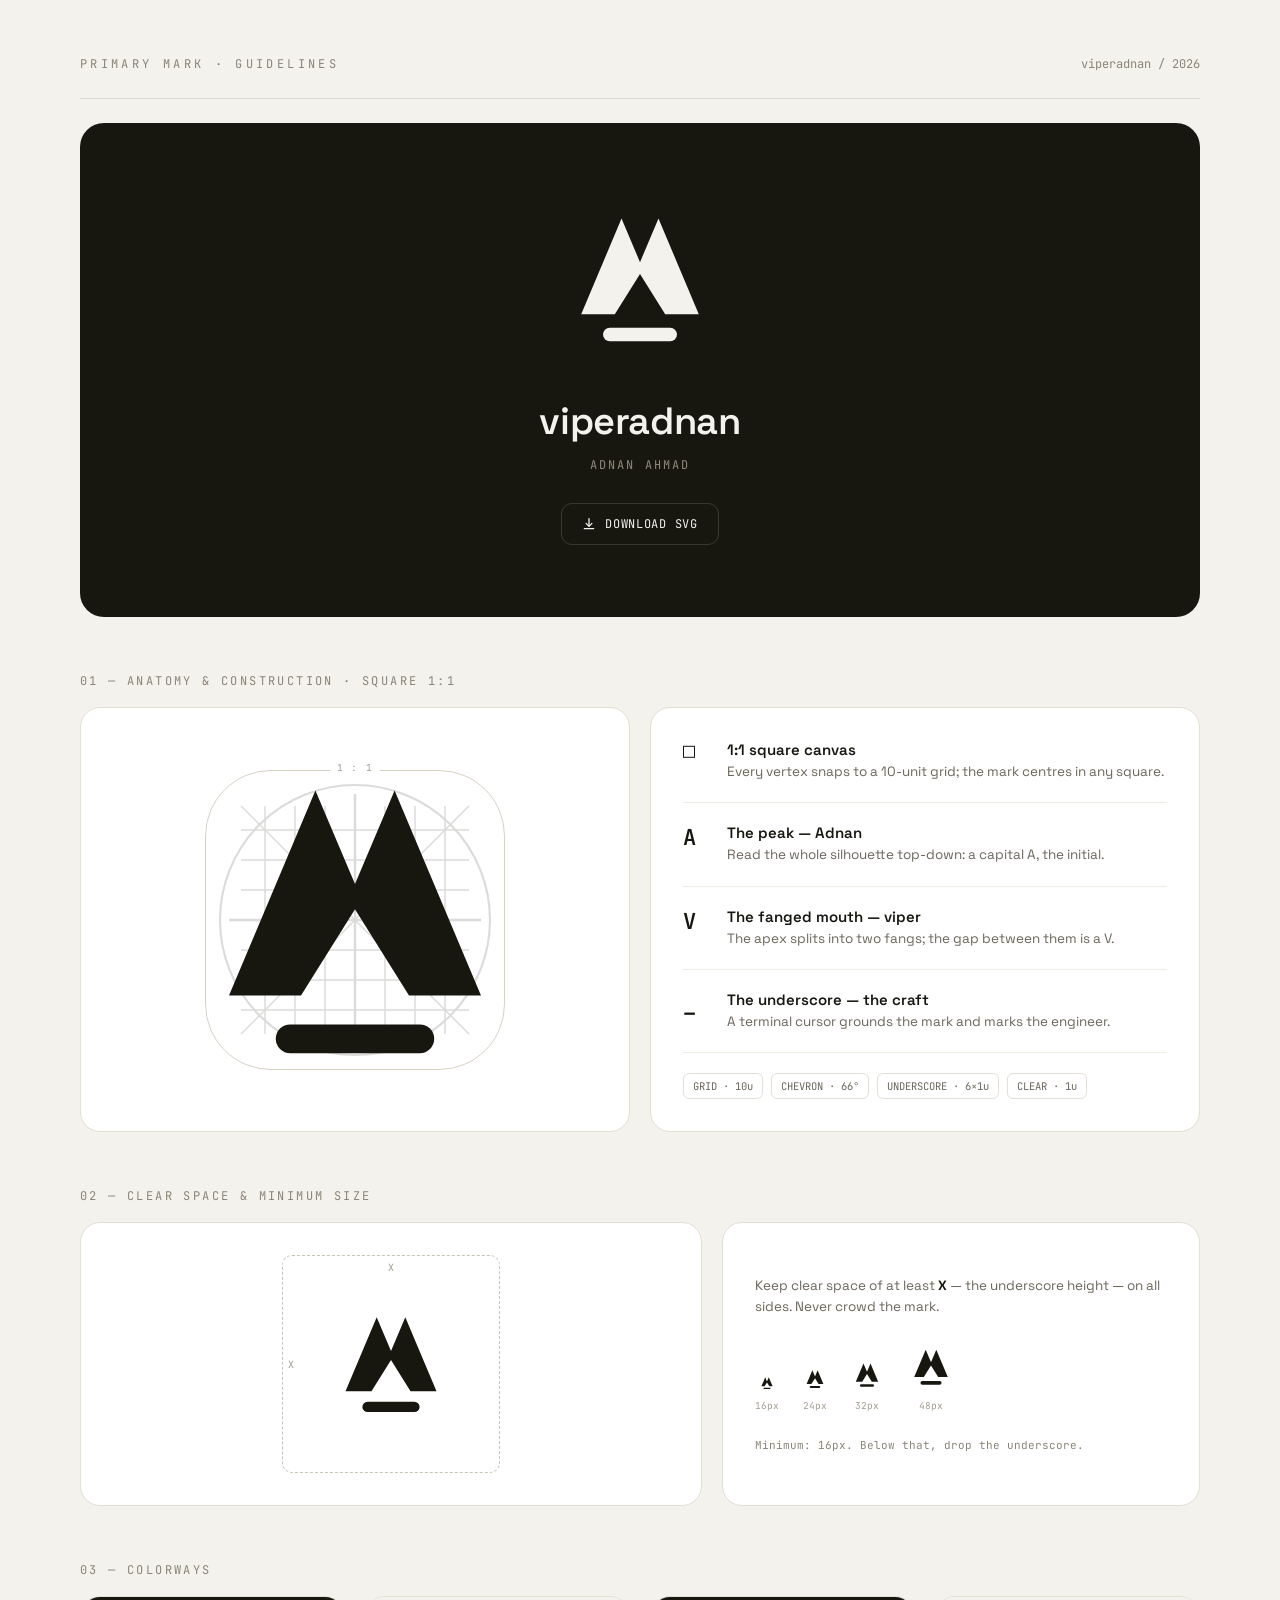
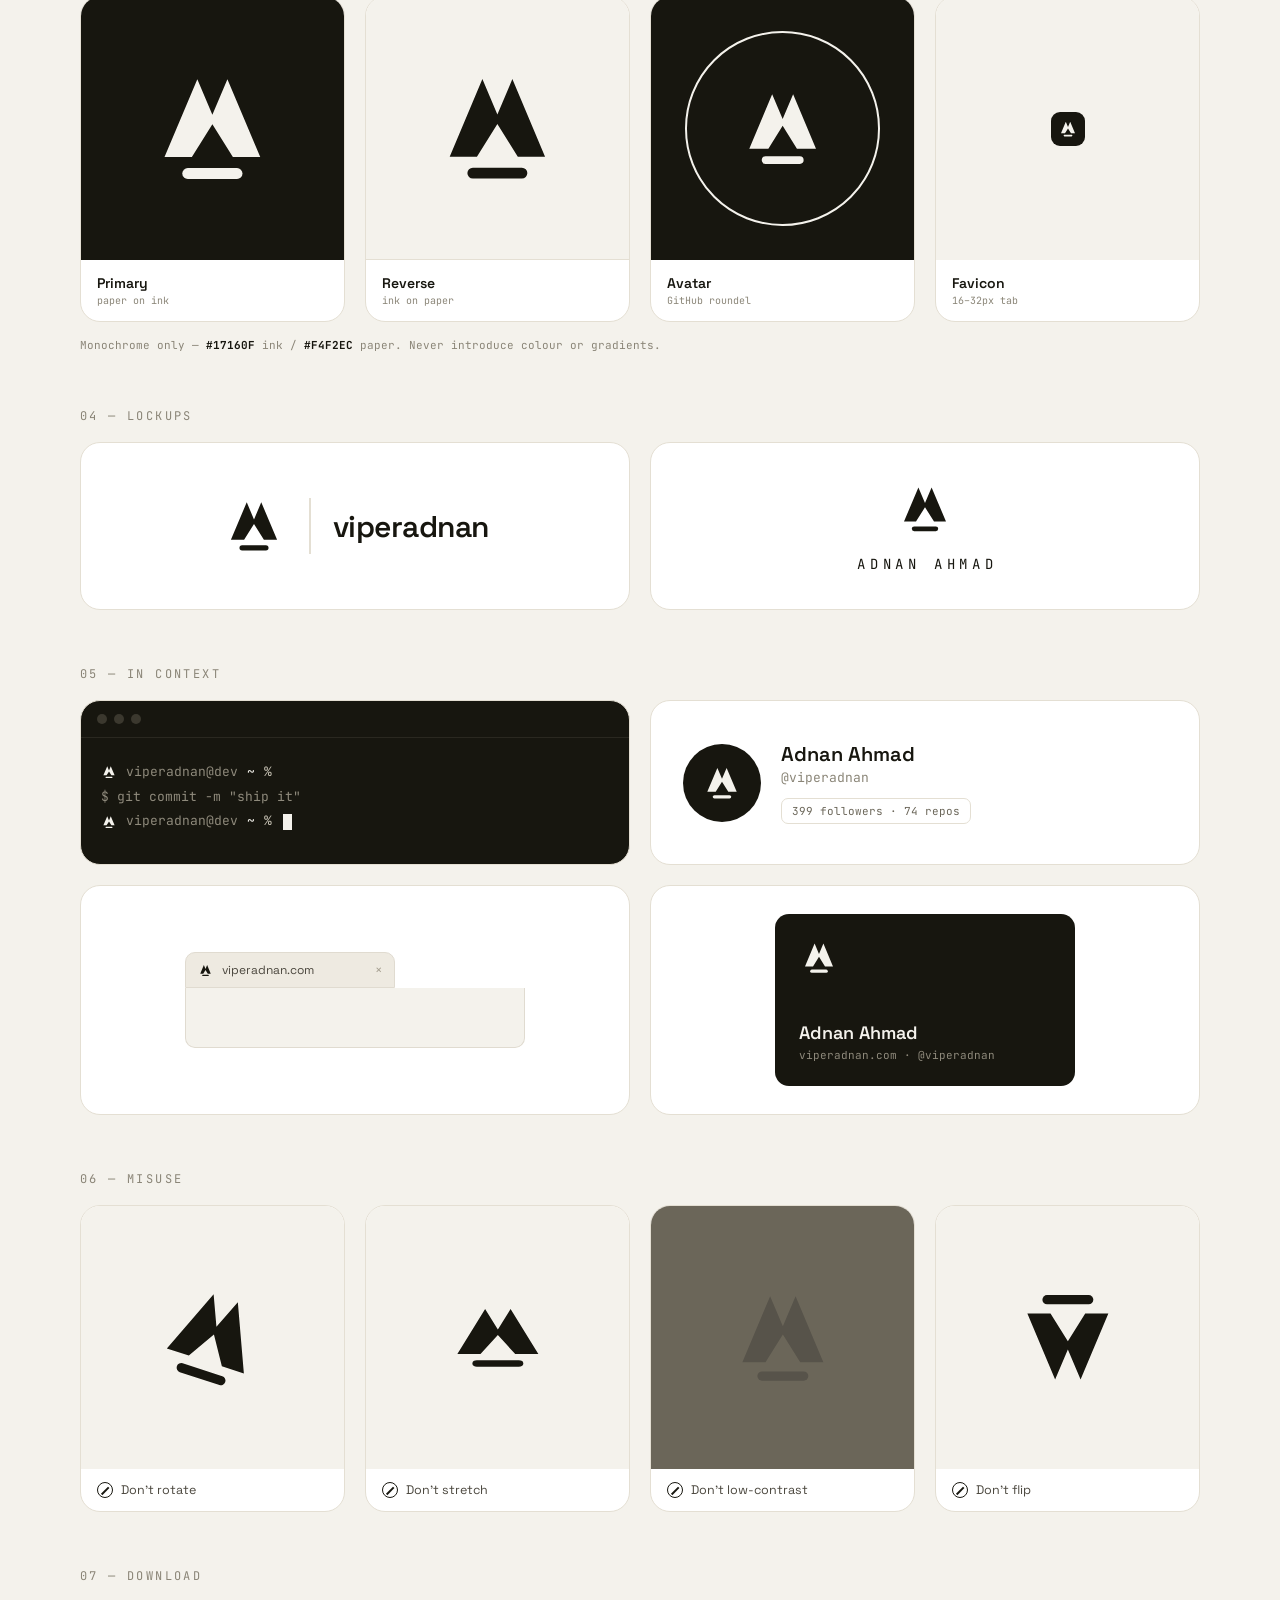
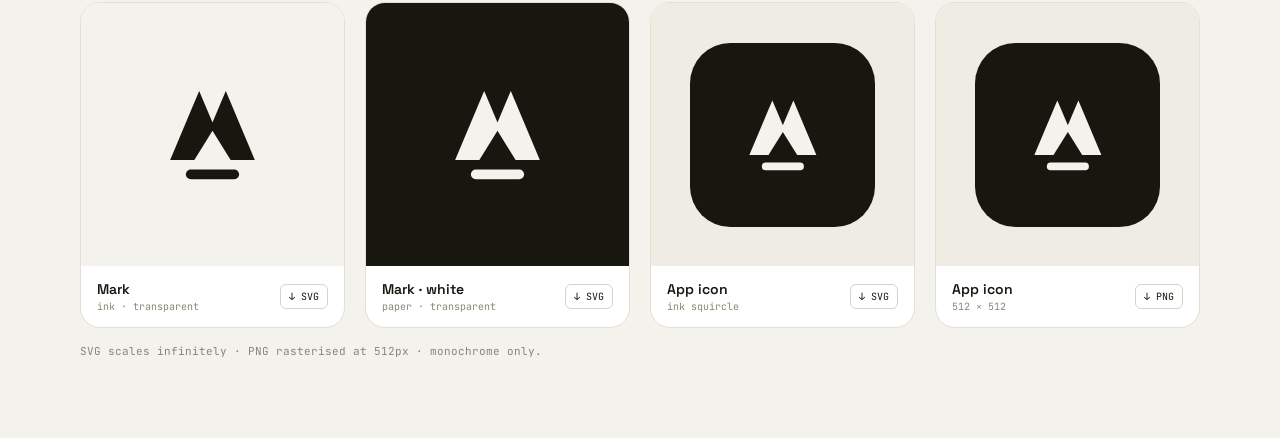
==== brand/index.html @ aa62d9ce "feat: add brand guidelines page" ====
<!DOCTYPE html>
<html lang="en">
<head>
<meta charset="utf-8">
<meta name="viewport" content="width=device-width, initial-scale=1">
<title>viperadnan · Primary Mark Guidelines</title>
<meta name="description" content="Brand guidelines for the viperadnan primary mark — anatomy, clear space, colorways, lockups, and downloadable assets. Monochrome ink on paper.">
<meta property="og:title" content="viperadnan · Primary Mark Guidelines">
<meta property="og:description" content="Anatomy, clear space, colorways, lockups, and downloadable assets for the viperadnan mark.">
<meta property="og:type" content="website">
<meta name="theme-color" content="#17160f">
<link rel="icon" href="data:image/svg+xml,<svg xmlns='http://www.w3.org/2000/svg' viewBox='0 0 100 100'><path d='M39 14 L50 40 L61 14 L85 71 L65 71 L50 47 L35 71 L15 71 Z' fill='%2317160F'/><rect x='28' y='79' width='44' height='8' rx='4' fill='%2317160F'/></svg>">
<link rel="preconnect" href="https://fonts.googleapis.com">
<link rel="preconnect" href="https://fonts.gstatic.com" crossorigin>
<link href="https://fonts.googleapis.com/css2?family=Space+Grotesk:wght@400;500;600;700&family=JetBrains+Mono:wght@400;500;600;700&display=swap" rel="stylesheet">
<style>
  * { box-sizing: border-box; }
  html { -webkit-text-size-adjust: 100%; }
  body { margin: 0; }
  .page { min-height:100vh; background:#f4f2ec; color:#17160f; font-family:'Space Grotesk',sans-serif; -webkit-font-smoothing:antialiased; padding:56px clamp(20px,5vw,56px) 80px; }
  .wrap { max-width:1120px; margin:0 auto; }
  .grid { display:grid; gap:20px; }
  .grid > * { min-width:0; }
  .cols-2 { grid-template-columns:1fr 1fr; }
  .cols-clear { grid-template-columns:1.3fr 1fr; }
  .cols-4 { grid-template-columns:repeat(4,1fr); }
  .anatomy-box { position:relative; width:300px; height:300px; }
  .anatomy-box svg { width:100%; height:100%; }
  .dl, .hero-dl { transition:border-color .15s, background .15s, color .15s; }
  .dl > div:last-child { flex-wrap:wrap; row-gap:6px; }
  .dl:hover { border-color:#17160f; }
  .hero-dl:hover { background:#f4f2ec; color:#17160f; border-color:#f4f2ec; }
  .dl:focus-visible, .hero-dl:focus-visible { outline:2px solid #17160f; outline-offset:2px; }
  @media (max-width:900px) {
    .cols-4 { grid-template-columns:repeat(2,1fr); }
    .cols-2, .cols-clear { grid-template-columns:1fr; }
  }
  @media (max-width:560px) {
    .page { padding:32px 18px 56px; }
    .hero { padding:48px 28px !important; }
    .anatomy-box { width:min(260px,74vw); height:min(260px,74vw); }
    .eyebrow-row { flex-direction:column; align-items:flex-start !important; gap:6px; }
  }
  @media (prefers-reduced-motion:reduce) {
    * { transition:none !important; }
  }
</style>
</head>
<body>

<svg width="0" height="0" style="position:absolute" aria-hidden="true">
  <defs>
    <!-- Primary mark: fanged A/V chevron on a terminal underscore, centred on a 1:1 square -->
    <symbol id="pm" viewBox="0 0 100 100"><path d="M39 14 L50 40 L61 14 L85 71 L65 71 L50 47 L35 71 L15 71 Z" fill="currentColor"/><rect x="28" y="79" width="44" height="8" rx="4" fill="currentColor"/></symbol>
  </defs>
</svg>

<main class="page">
  <div class="wrap">

    <!-- title row -->
    <div class="eyebrow-row" style="display:flex; justify-content:space-between; align-items:baseline; gap:16px; flex-wrap:wrap; padding-bottom:26px; border-bottom:1px solid #ddd8cc;">
      <div style="font-family:'JetBrains Mono',monospace; font-size:12px; letter-spacing:.28em; color:#8a8577; text-transform:uppercase;">Primary Mark · Guidelines</div>
      <div style="font-family:'JetBrains Mono',monospace; font-size:12px; color:#8a8577;">viperadnan / 2026</div>
    </div>

    <!-- HERO -->
    <div class="hero" style="margin-top:24px; background:#17160f; border-radius:24px; padding:72px 56px; color:#f4f2ec; display:flex; flex-direction:column; align-items:center;">
      <svg viewBox="0 0 100 100" width="168" height="168" style="max-width:60%;" aria-label="viperadnan mark"><use href="#pm"/></svg>
      <div style="font-size:clamp(28px,6vw,38px); font-weight:600; letter-spacing:-.01em; margin-top:34px;">viperadnan</div>
      <div style="font-family:'JetBrains Mono',monospace; font-size:12px; letter-spacing:.18em; color:#8f8a7c; margin-top:12px; text-transform:uppercase;">Adnan Ahmad</div>
      <button class="hero-dl" data-dl="mark" aria-label="Download mark SVG" style="margin-top:30px; display:inline-flex; align-items:center; gap:9px; background:transparent; color:#f4f2ec; border:1px solid #3a382e; border-radius:11px; padding:12px 20px; font-family:'JetBrains Mono',monospace; font-size:12px; letter-spacing:.06em; cursor:pointer;">
        <svg width="14" height="14" viewBox="0 0 24 24" fill="none" stroke="currentColor" stroke-width="2.2" stroke-linecap="round" stroke-linejoin="round" aria-hidden="true"><path d="M12 3v12"></path><path d="M7 11l5 5 5-5"></path><path d="M4 20h16"></path></svg>
        DOWNLOAD SVG
      </button>
    </div>

    <!-- ANATOMY -->
    <div style="margin-top:56px;">
      <div style="font-family:'JetBrains Mono',monospace; font-size:12px; letter-spacing:.2em; color:#8a8577; text-transform:uppercase; margin-bottom:18px;">01 — Anatomy &amp; construction · square 1:1</div>
      <div class="grid cols-2" style="align-items:stretch;">
        <div style="border:1px solid #e4dfd3; border-radius:20px; background:#fff; padding:32px; display:flex; align-items:center; justify-content:center;">
          <div class="anatomy-box">
            <div style="position:absolute; inset:0; border:1.5px solid #d8d2c4; border-radius:66px;"></div>
            <div style="position:absolute; top:-9px; left:50%; transform:translateX(-50%); background:#fff; padding:0 6px; font-family:'JetBrains Mono',monospace; font-size:9.5px; letter-spacing:.14em; color:#a39d8e;">1 : 1</div>
            <svg viewBox="0 0 100 100" style="position:absolute; inset:0; color:#17160f; opacity:.15;" aria-hidden="true">
              <line x1="20" y1="12" x2="20" y2="88" stroke="currentColor" stroke-width=".5"/><line x1="30" y1="12" x2="30" y2="88" stroke="currentColor" stroke-width=".5"/><line x1="40" y1="12" x2="40" y2="88" stroke="currentColor" stroke-width=".5"/><line x1="60" y1="12" x2="60" y2="88" stroke="currentColor" stroke-width=".5"/><line x1="70" y1="12" x2="70" y2="88" stroke="currentColor" stroke-width=".5"/><line x1="80" y1="12" x2="80" y2="88" stroke="currentColor" stroke-width=".5"/>
              <line x1="12" y1="20" x2="88" y2="20" stroke="currentColor" stroke-width=".5"/><line x1="12" y1="30" x2="88" y2="30" stroke="currentColor" stroke-width=".5"/><line x1="12" y1="40" x2="88" y2="40" stroke="currentColor" stroke-width=".5"/><line x1="12" y1="60" x2="88" y2="60" stroke="currentColor" stroke-width=".5"/><line x1="12" y1="70" x2="88" y2="70" stroke="currentColor" stroke-width=".5"/><line x1="12" y1="80" x2="88" y2="80" stroke="currentColor" stroke-width=".5"/>
              <circle cx="50" cy="50" r="45" fill="none" stroke="currentColor" stroke-width=".7"/>
              <line x1="50" y1="8" x2="50" y2="92" stroke="currentColor" stroke-width=".8"/><line x1="8" y1="50" x2="92" y2="50" stroke="currentColor" stroke-width=".8"/>
              <line x1="12" y1="12" x2="88" y2="88" stroke="currentColor" stroke-width=".5"/><line x1="88" y1="12" x2="12" y2="88" stroke="currentColor" stroke-width=".5"/>
            </svg>
            <svg viewBox="0 0 100 100" style="position:absolute; inset:0; color:#17160f; z-index:1;" aria-hidden="true"><g transform="translate(50 50) scale(1.2) translate(-50 -50)"><use href="#pm"/></g></svg>
          </div>
        </div>
        <div style="border:1px solid #e4dfd3; border-radius:20px; background:#fff; padding:32px; display:flex; flex-direction:column; justify-content:center; gap:20px;">
          <div style="display:flex; gap:16px; align-items:flex-start;">
            <div style="font-family:'JetBrains Mono',monospace; font-size:20px; font-weight:600; width:28px; flex-shrink:0; line-height:1.2;">□</div>
            <div><div style="font-size:15px; font-weight:600;">1:1 square canvas</div><div style="font-size:13.5px; color:#6b6659; line-height:1.5; margin-top:3px;">Every vertex snaps to a 10-unit grid; the mark centres in any square.</div></div>
          </div>
          <div style="height:1px; background:#efece3;"></div>
          <div style="display:flex; gap:16px; align-items:flex-start;">
            <div style="font-family:'JetBrains Mono',monospace; font-size:22px; font-weight:600; width:28px; flex-shrink:0;">A</div>
            <div><div style="font-size:15px; font-weight:600;">The peak — Adnan</div><div style="font-size:13.5px; color:#6b6659; line-height:1.5; margin-top:3px;">Read the whole silhouette top-down: a capital A, the initial.</div></div>
          </div>
          <div style="height:1px; background:#efece3;"></div>
          <div style="display:flex; gap:16px; align-items:flex-start;">
            <div style="font-family:'JetBrains Mono',monospace; font-size:22px; font-weight:600; width:28px; flex-shrink:0;">V</div>
            <div><div style="font-size:15px; font-weight:600;">The fanged mouth — viper</div><div style="font-size:13.5px; color:#6b6659; line-height:1.5; margin-top:3px;">The apex splits into two fangs; the gap between them is a V.</div></div>
          </div>
          <div style="height:1px; background:#efece3;"></div>
          <div style="display:flex; gap:16px; align-items:flex-start;">
            <div style="font-family:'JetBrains Mono',monospace; font-size:22px; font-weight:600; width:28px; flex-shrink:0;">_</div>
            <div><div style="font-size:15px; font-weight:600;">The underscore — the craft</div><div style="font-size:13.5px; color:#6b6659; line-height:1.5; margin-top:3px;">A terminal cursor grounds the mark and marks the engineer.</div></div>
          </div>
          <div style="height:1px; background:#efece3;"></div>
          <div style="display:flex; flex-wrap:wrap; gap:8px;">
            <span style="font-family:'JetBrains Mono',monospace; font-size:10.5px; color:#6b6659; border:1px solid #e4dfd3; border-radius:6px; padding:5px 9px;">GRID · 10u</span>
            <span style="font-family:'JetBrains Mono',monospace; font-size:10.5px; color:#6b6659; border:1px solid #e4dfd3; border-radius:6px; padding:5px 9px;">CHEVRON · 66°</span>
            <span style="font-family:'JetBrains Mono',monospace; font-size:10.5px; color:#6b6659; border:1px solid #e4dfd3; border-radius:6px; padding:5px 9px;">UNDERSCORE · 6×1u</span>
            <span style="font-family:'JetBrains Mono',monospace; font-size:10.5px; color:#6b6659; border:1px solid #e4dfd3; border-radius:6px; padding:5px 9px;">CLEAR · 1u</span>
          </div>
        </div>
      </div>
    </div>

    <!-- CLEAR SPACE + MIN SIZE -->
    <div style="margin-top:56px;">
      <div style="font-family:'JetBrains Mono',monospace; font-size:12px; letter-spacing:.2em; color:#8a8577; text-transform:uppercase; margin-bottom:18px;">02 — Clear space &amp; minimum size</div>
      <div class="grid cols-clear">
        <div style="border:1px solid #e4dfd3; border-radius:20px; background:#fff; padding:32px; display:flex; align-items:center; justify-content:center;">
          <div style="position:relative; padding:44px;">
            <div style="position:absolute; inset:0; border:1px dashed #c9c3b4; border-radius:10px;"></div>
            <div style="position:absolute; top:6px; left:50%; transform:translateX(-50%); font-family:'JetBrains Mono',monospace; font-size:10px; color:#a39d8e;">X</div>
            <div style="position:absolute; left:6px; top:50%; transform:translateY(-50%); font-family:'JetBrains Mono',monospace; font-size:10px; color:#a39d8e;">X</div>
            <div style="width:130px; height:130px; color:#17160f; display:flex; align-items:center; justify-content:center;"><svg viewBox="0 0 100 100" width="130" height="130" aria-hidden="true"><use href="#pm"/></svg></div>
          </div>
        </div>
        <div style="border:1px solid #e4dfd3; border-radius:20px; background:#fff; padding:32px; display:flex; flex-direction:column; justify-content:center; gap:26px;">
          <div style="font-size:13.5px; color:#6b6659; line-height:1.55;">Keep clear space of at least <b style="color:#17160f;">X</b> — the underscore height — on all sides. Never crowd the mark.</div>
          <div style="display:flex; align-items:flex-end; gap:24px; flex-wrap:wrap;">
            <div style="text-align:center;"><div style="width:16px; height:16px; color:#17160f; margin:0 auto;"><svg viewBox="0 0 100 100" width="16" height="16" aria-hidden="true"><use href="#pm"/></svg></div><div style="font-family:'JetBrains Mono',monospace; font-size:9.5px; color:#a39d8e; margin-top:8px;">16px</div></div>
            <div style="text-align:center;"><div style="width:24px; height:24px; color:#17160f; margin:0 auto;"><svg viewBox="0 0 100 100" width="24" height="24" aria-hidden="true"><use href="#pm"/></svg></div><div style="font-family:'JetBrains Mono',monospace; font-size:9.5px; color:#a39d8e; margin-top:8px;">24px</div></div>
            <div style="text-align:center;"><div style="width:32px; height:32px; color:#17160f; margin:0 auto;"><svg viewBox="0 0 100 100" width="32" height="32" aria-hidden="true"><use href="#pm"/></svg></div><div style="font-family:'JetBrains Mono',monospace; font-size:9.5px; color:#a39d8e; margin-top:8px;">32px</div></div>
            <div style="text-align:center;"><div style="width:48px; height:48px; color:#17160f; margin:0 auto;"><svg viewBox="0 0 100 100" width="48" height="48" aria-hidden="true"><use href="#pm"/></svg></div><div style="font-family:'JetBrains Mono',monospace; font-size:9.5px; color:#a39d8e; margin-top:8px;">48px</div></div>
          </div>
          <div style="font-family:'JetBrains Mono',monospace; font-size:11px; color:#8a8577;">Minimum: 16px. Below that, drop the underscore.</div>
        </div>
      </div>
    </div>

    <!-- COLORWAYS -->
    <div style="margin-top:56px;">
      <div style="font-family:'JetBrains Mono',monospace; font-size:12px; letter-spacing:.2em; color:#8a8577; text-transform:uppercase; margin-bottom:18px;">03 — Colorways</div>
      <div class="grid cols-4">
        <div style="border:1px solid #e4dfd3; border-radius:20px; overflow:hidden; background:#fff;">
          <div style="aspect-ratio:1; background:#17160f; color:#f4f2ec; display:flex; align-items:center; justify-content:center;"><svg viewBox="0 0 100 100" width="52%" height="52%" aria-hidden="true"><use href="#pm"/></svg></div>
          <div style="padding:14px 16px;"><div style="font-size:14px; font-weight:600;">Primary</div><div style="font-family:'JetBrains Mono',monospace; font-size:10px; color:#8a8577; margin-top:2px;">paper on ink</div></div>
        </div>
        <div style="border:1px solid #e4dfd3; border-radius:20px; overflow:hidden; background:#fff;">
          <div style="aspect-ratio:1; background:#f4f2ec; color:#17160f; display:flex; align-items:center; justify-content:center; border-bottom:1px solid #e4dfd3;"><svg viewBox="0 0 100 100" width="52%" height="52%" aria-hidden="true"><use href="#pm"/></svg></div>
          <div style="padding:14px 16px;"><div style="font-size:14px; font-weight:600;">Reverse</div><div style="font-family:'JetBrains Mono',monospace; font-size:10px; color:#8a8577; margin-top:2px;">ink on paper</div></div>
        </div>
        <div style="border:1px solid #e4dfd3; border-radius:20px; overflow:hidden; background:#fff;">
          <div style="aspect-ratio:1; background:#17160f; color:#f4f2ec; display:flex; align-items:center; justify-content:center;"><div style="width:74%; height:74%; border-radius:50%; border:2px solid currentColor; display:flex; align-items:center; justify-content:center;"><svg viewBox="0 0 100 100" width="50%" height="50%" aria-hidden="true"><use href="#pm"/></svg></div></div>
          <div style="padding:14px 16px;"><div style="font-size:14px; font-weight:600;">Avatar</div><div style="font-family:'JetBrains Mono',monospace; font-size:10px; color:#8a8577; margin-top:2px;">GitHub roundel</div></div>
        </div>
        <div style="border:1px solid #e4dfd3; border-radius:20px; overflow:hidden; background:#fff;">
          <div style="aspect-ratio:1; background:#f4f2ec; display:flex; align-items:center; justify-content:center;"><div style="width:34px; height:34px; border-radius:9px; background:#17160f; color:#f4f2ec; display:flex; align-items:center; justify-content:center;"><svg viewBox="0 0 100 100" width="20" height="20" aria-hidden="true"><use href="#pm"/></svg></div></div>
          <div style="padding:14px 16px;"><div style="font-size:14px; font-weight:600;">Favicon</div><div style="font-family:'JetBrains Mono',monospace; font-size:10px; color:#8a8577; margin-top:2px;">16–32px tab</div></div>
        </div>
      </div>
      <div style="font-family:'JetBrains Mono',monospace; font-size:11px; color:#8a8577; margin-top:16px;">Monochrome only — <b style="color:#17160f;">#17160F</b> ink / <b style="color:#17160f;">#F4F2EC</b> paper. Never introduce colour or gradients.</div>
    </div>

    <!-- LOCKUPS -->
    <div style="margin-top:56px;">
      <div style="font-family:'JetBrains Mono',monospace; font-size:12px; letter-spacing:.2em; color:#8a8577; text-transform:uppercase; margin-bottom:18px;">04 — Lockups</div>
      <div class="grid cols-2">
        <div style="border:1px solid #e4dfd3; border-radius:20px; background:#fff; padding:clamp(28px,5vw,44px); display:flex; align-items:center; justify-content:center; flex-wrap:wrap; gap:22px;">
          <div style="width:66px; height:66px; color:#17160f; flex-shrink:0;"><svg viewBox="0 0 100 100" width="66" height="66" aria-hidden="true"><use href="#pm"/></svg></div>
          <div style="width:1.5px; height:56px; background:#e4dfd3;"></div>
          <div style="font-size:clamp(24px,7vw,30px); font-weight:600; letter-spacing:-.015em;">viperadnan</div>
        </div>
        <div style="border:1px solid #e4dfd3; border-radius:20px; background:#fff; padding:36px 44px; display:flex; flex-direction:column; align-items:center; justify-content:center; gap:16px;">
          <div style="width:60px; height:60px; color:#17160f;"><svg viewBox="0 0 100 100" width="60" height="60" aria-hidden="true"><use href="#pm"/></svg></div>
          <div style="font-family:'JetBrains Mono',monospace; font-size:14px; letter-spacing:.34em; text-transform:uppercase; padding-left:.34em;">Adnan Ahmad</div>
        </div>
      </div>
    </div>

    <!-- IN CONTEXT -->
    <div style="margin-top:56px;">
      <div style="font-family:'JetBrains Mono',monospace; font-size:12px; letter-spacing:.2em; color:#8a8577; text-transform:uppercase; margin-bottom:18px;">05 — In context</div>
      <div class="grid cols-2">

        <!-- terminal -->
        <div style="border:1px solid #e4dfd3; border-radius:20px; background:#17160f; padding:0; overflow:hidden;">
          <div style="display:flex; align-items:center; gap:7px; padding:13px 16px; border-bottom:1px solid #2a2820;"><span style="width:10px; height:10px; border-radius:50%; background:#3b382e;"></span><span style="width:10px; height:10px; border-radius:50%; background:#3b382e;"></span><span style="width:10px; height:10px; border-radius:50%; background:#3b382e;"></span></div>
          <div style="padding:22px 20px 30px; font-family:'JetBrains Mono',monospace; font-size:13px; color:#c9c4b6; line-height:1.9;">
            <div style="display:flex; align-items:center; gap:9px;"><span style="width:16px; height:16px; color:#f4f2ec; display:inline-flex;"><svg viewBox="0 0 100 100" width="16" height="16" aria-hidden="true"><use href="#pm"/></svg></span><span style="color:#8f8a7c;">viperadnan@dev</span> <span style="color:#f4f2ec;">~</span> %</div>
            <div style="color:#8f8a7c;">$ git commit -m "ship it"</div>
            <div style="display:flex; align-items:center; gap:9px;"><span style="width:16px; height:16px; color:#f4f2ec; display:inline-flex;"><svg viewBox="0 0 100 100" width="16" height="16" aria-hidden="true"><use href="#pm"/></svg></span><span style="color:#8f8a7c;">viperadnan@dev</span> <span style="color:#f4f2ec;">~</span> % <span style="display:inline-block; width:9px; height:16px; background:#f4f2ec; vertical-align:middle; margin-left:2px;"></span></div>
          </div>
        </div>

        <!-- github avatar -->
        <div style="border:1px solid #e4dfd3; border-radius:20px; background:#fff; padding:32px; display:flex; align-items:center; gap:20px;">
          <div style="width:78px; height:78px; border-radius:50%; background:#17160f; color:#f4f2ec; display:flex; align-items:center; justify-content:center; flex-shrink:0;"><svg viewBox="0 0 100 100" width="42" height="42" aria-hidden="true"><use href="#pm"/></svg></div>
          <div>
            <div style="font-size:20px; font-weight:600;">Adnan Ahmad</div>
            <div style="font-family:'JetBrains Mono',monospace; font-size:13px; color:#8a8577; margin-top:2px;">@viperadnan</div>
            <div style="display:inline-block; margin-top:12px; font-family:'JetBrains Mono',monospace; font-size:11px; color:#6b6659; border:1px solid #e4dfd3; border-radius:7px; padding:5px 10px;">399 followers · 74 repos</div>
          </div>
        </div>

        <!-- browser tab -->
        <div style="border:1px solid #e4dfd3; border-radius:20px; background:#fff; padding:28px; display:flex; align-items:center; justify-content:center;">
          <div style="width:100%; max-width:340px;">
            <div style="display:flex; align-items:center; gap:9px; background:#eeeae1; border:1px solid #e0dbd0; border-radius:10px 10px 0 0; padding:9px 12px; max-width:210px;">
              <span style="width:15px; height:15px; color:#17160f; display:inline-flex;"><svg viewBox="0 0 100 100" width="15" height="15" aria-hidden="true"><use href="#pm"/></svg></span>
              <span style="font-size:12px; color:#4a463d; white-space:nowrap; overflow:hidden; text-overflow:ellipsis;">viperadnan.com</span>
              <span style="margin-left:auto; color:#a39d8e; font-size:12px;">×</span>
            </div>
            <div style="height:60px; background:#f4f2ec; border:1px solid #e0dbd0; border-top:none; border-radius:0 0 10px 10px;"></div>
          </div>
        </div>

        <!-- business card -->
        <div style="border:1px solid #e4dfd3; border-radius:20px; background:#fff; padding:28px; display:flex; align-items:center; justify-content:center;">
          <div style="width:100%; max-width:300px; aspect-ratio:300/172; background:#17160f; border-radius:14px; color:#f4f2ec; padding:24px; display:flex; flex-direction:column; justify-content:space-between;">
            <div style="width:40px; height:40px; color:#f4f2ec;"><svg viewBox="0 0 100 100" width="40" height="40" aria-hidden="true"><use href="#pm"/></svg></div>
            <div>
              <div style="font-size:18px; font-weight:600;">Adnan Ahmad</div>
              <div style="font-family:'JetBrains Mono',monospace; font-size:11px; color:#8f8a7c; margin-top:4px;">viperadnan.com · @viperadnan</div>
            </div>
          </div>
        </div>

      </div>
    </div>

    <!-- MISUSE -->
    <div style="margin-top:56px;">
      <div style="font-family:'JetBrains Mono',monospace; font-size:12px; letter-spacing:.2em; color:#8a8577; text-transform:uppercase; margin-bottom:18px;">06 — Misuse</div>
      <div class="grid cols-4">
        <div style="border:1px solid #e4dfd3; border-radius:20px; overflow:hidden; background:#fff;">
          <div style="aspect-ratio:1; background:#f4f2ec; display:flex; align-items:center; justify-content:center; position:relative;"><div style="width:44%; height:44%; color:#17160f; transform:rotate(18deg);"><svg viewBox="0 0 100 100" width="100%" height="100%" aria-hidden="true"><use href="#pm"/></svg></div></div>
          <div style="padding:13px 16px; display:flex; align-items:center; gap:8px;"><span style="width:16px; height:16px; border-radius:50%; border:1.5px solid #17160f; position:relative; display:inline-flex; flex-shrink:0;"><span style="position:absolute; top:50%; left:2px; right:2px; height:1.5px; background:#17160f; transform:rotate(-45deg);"></span></span><span style="font-size:12.5px; color:#4a463d;">Don't rotate</span></div>
        </div>
        <div style="border:1px solid #e4dfd3; border-radius:20px; overflow:hidden; background:#fff;">
          <div style="aspect-ratio:1; background:#f4f2ec; display:flex; align-items:center; justify-content:center;"><div style="width:44%; height:30%; color:#17160f;"><svg viewBox="0 0 100 100" width="100%" height="100%" preserveAspectRatio="none" aria-hidden="true"><use href="#pm"/></svg></div></div>
          <div style="padding:13px 16px; display:flex; align-items:center; gap:8px;"><span style="width:16px; height:16px; border-radius:50%; border:1.5px solid #17160f; position:relative; display:inline-flex; flex-shrink:0;"><span style="position:absolute; top:50%; left:2px; right:2px; height:1.5px; background:#17160f; transform:rotate(-45deg);"></span></span><span style="font-size:12.5px; color:#4a463d;">Don't stretch</span></div>
        </div>
        <div style="border:1px solid #e4dfd3; border-radius:20px; overflow:hidden; background:#fff;">
          <div style="aspect-ratio:1; background:#6b6659; display:flex; align-items:center; justify-content:center;"><div style="width:44%; height:44%; color:#57534a;"><svg viewBox="0 0 100 100" width="100%" height="100%" aria-hidden="true"><use href="#pm"/></svg></div></div>
          <div style="padding:13px 16px; display:flex; align-items:center; gap:8px;"><span style="width:16px; height:16px; border-radius:50%; border:1.5px solid #17160f; position:relative; display:inline-flex; flex-shrink:0;"><span style="position:absolute; top:50%; left:2px; right:2px; height:1.5px; background:#17160f; transform:rotate(-45deg);"></span></span><span style="font-size:12.5px; color:#4a463d;">Don't low-contrast</span></div>
        </div>
        <div style="border:1px solid #e4dfd3; border-radius:20px; overflow:hidden; background:#fff;">
          <div style="aspect-ratio:1; background:#f4f2ec; display:flex; align-items:center; justify-content:center;"><div style="width:44%; height:44%; color:#17160f; transform:scaleX(-1) rotate(180deg);"><svg viewBox="0 0 100 100" width="100%" height="100%" aria-hidden="true"><use href="#pm"/></svg></div></div>
          <div style="padding:13px 16px; display:flex; align-items:center; gap:8px;"><span style="width:16px; height:16px; border-radius:50%; border:1.5px solid #17160f; position:relative; display:inline-flex; flex-shrink:0;"><span style="position:absolute; top:50%; left:2px; right:2px; height:1.5px; background:#17160f; transform:rotate(-45deg);"></span></span><span style="font-size:12.5px; color:#4a463d;">Don't flip</span></div>
        </div>
      </div>
    </div>

    <!-- DOWNLOAD -->
    <div style="margin-top:56px;">
      <div style="font-family:'JetBrains Mono',monospace; font-size:12px; letter-spacing:.2em; color:#8a8577; text-transform:uppercase; margin-bottom:18px;">07 — Download</div>
      <div class="grid cols-4">

        <button class="dl" data-dl="mark" aria-label="Download ink mark, transparent SVG" style="width:100%; text-align:left; border:1px solid #e4dfd3; border-radius:20px; overflow:hidden; background:#fff; padding:0; cursor:pointer; font-family:inherit; display:block;">
          <div style="aspect-ratio:1; background:#f4f2ec; color:#17160f; display:flex; align-items:center; justify-content:center;"><svg viewBox="0 0 100 100" width="46%" height="46%" aria-hidden="true"><use href="#pm"/></svg></div>
          <div style="padding:14px 16px; display:flex; align-items:center; justify-content:space-between; gap:8px;">
            <div><div style="font-size:14px; font-weight:600; color:#17160f;">Mark</div><div style="font-family:'JetBrains Mono',monospace; font-size:10px; color:#8a8577; margin-top:2px;">ink · transparent</div></div>
            <span style="font-family:'JetBrains Mono',monospace; font-size:10px; color:#17160f; border:1px solid #d8d2c4; border-radius:6px; padding:5px 8px; white-space:nowrap;">↓ SVG</span>
          </div>
        </button>

        <button class="dl" data-dl="mark-white" aria-label="Download paper mark, transparent SVG" style="width:100%; text-align:left; border:1px solid #e4dfd3; border-radius:20px; overflow:hidden; background:#fff; padding:0; cursor:pointer; font-family:inherit; display:block;">
          <div style="aspect-ratio:1; background:#17160f; color:#f4f2ec; display:flex; align-items:center; justify-content:center;"><svg viewBox="0 0 100 100" width="46%" height="46%" aria-hidden="true"><use href="#pm"/></svg></div>
          <div style="padding:14px 16px; display:flex; align-items:center; justify-content:space-between; gap:8px;">
            <div><div style="font-size:14px; font-weight:600; color:#17160f;">Mark · white</div><div style="font-family:'JetBrains Mono',monospace; font-size:10px; color:#8a8577; margin-top:2px;">paper · transparent</div></div>
            <span style="font-family:'JetBrains Mono',monospace; font-size:10px; color:#17160f; border:1px solid #d8d2c4; border-radius:6px; padding:5px 8px; white-space:nowrap;">↓ SVG</span>
          </div>
        </button>

        <button class="dl" data-dl="icon" aria-label="Download app icon squircle SVG" style="width:100%; text-align:left; border:1px solid #e4dfd3; border-radius:20px; overflow:hidden; background:#fff; padding:0; cursor:pointer; font-family:inherit; display:block;">
          <div style="aspect-ratio:1; background:#efece3; display:flex; align-items:center; justify-content:center;"><div style="width:70%; aspect-ratio:1; border-radius:22%; background:#17160f; color:#f4f2ec; display:flex; align-items:center; justify-content:center;"><svg viewBox="0 0 100 100" width="52%" height="52%" aria-hidden="true"><use href="#pm"/></svg></div></div>
          <div style="padding:14px 16px; display:flex; align-items:center; justify-content:space-between; gap:8px;">
            <div><div style="font-size:14px; font-weight:600; color:#17160f;">App icon</div><div style="font-family:'JetBrains Mono',monospace; font-size:10px; color:#8a8577; margin-top:2px;">ink squircle</div></div>
            <span style="font-family:'JetBrains Mono',monospace; font-size:10px; color:#17160f; border:1px solid #d8d2c4; border-radius:6px; padding:5px 8px; white-space:nowrap;">↓ SVG</span>
          </div>
        </button>

        <button class="dl" data-dl="png" aria-label="Download 512 pixel app icon PNG" style="width:100%; text-align:left; border:1px solid #e4dfd3; border-radius:20px; overflow:hidden; background:#fff; padding:0; cursor:pointer; font-family:inherit; display:block;">
          <div style="aspect-ratio:1; background:#efece3; display:flex; align-items:center; justify-content:center;"><div style="width:70%; aspect-ratio:1; border-radius:22%; background:#17160f; color:#f4f2ec; display:flex; align-items:center; justify-content:center;"><svg viewBox="0 0 100 100" width="52%" height="52%" aria-hidden="true"><use href="#pm"/></svg></div></div>
          <div style="padding:14px 16px; display:flex; align-items:center; justify-content:space-between; gap:8px;">
            <div><div style="font-size:14px; font-weight:600; color:#17160f;">App icon</div><div style="font-family:'JetBrains Mono',monospace; font-size:10px; color:#8a8577; margin-top:2px;">512 × 512</div></div>
            <span style="font-family:'JetBrains Mono',monospace; font-size:10px; color:#17160f; border:1px solid #d8d2c4; border-radius:6px; padding:5px 8px; white-space:nowrap;">↓ PNG</span>
          </div>
        </button>

      </div>
      <div style="font-family:'JetBrains Mono',monospace; font-size:11px; color:#8a8577; margin-top:16px;">SVG scales infinitely · PNG rasterised at 512px · monochrome only.</div>
    </div>

  </div>
</main>

<script>
  const INK = '#17160F', PAPER = '#F4F2EC';
  const markSvg = (c) => `<svg xmlns="http://www.w3.org/2000/svg" viewBox="0 0 100 100" width="512" height="512"><path d="M39 14 L50 40 L61 14 L85 71 L65 71 L50 47 L35 71 L15 71 Z" fill="${c}"/><rect x="28" y="79" width="44" height="8" rx="4" fill="${c}"/></svg>`;
  const iconSvg = (bg, fg) => `<svg xmlns="http://www.w3.org/2000/svg" viewBox="0 0 100 100" width="512" height="512"><rect width="100" height="100" rx="22" fill="${bg}"/><g transform="translate(50 50) scale(0.72) translate(-50 -50)"><path d="M39 14 L50 40 L61 14 L85 71 L65 71 L50 47 L35 71 L15 71 Z" fill="${fg}"/><rect x="28" y="79" width="44" height="8" rx="4" fill="${fg}"/></g></svg>`;

  function save(blob, name) {
    const url = URL.createObjectURL(blob);
    const a = document.createElement('a');
    a.href = url; a.download = name; document.body.appendChild(a); a.click(); a.remove();
    setTimeout(() => URL.revokeObjectURL(url), 1000);
  }
  const dlSvg = (svg, name) => save(new Blob([svg], { type: 'image/svg+xml' }), name);
  function dlPng(svg, name, size) {
    const url = URL.createObjectURL(new Blob([svg], { type: 'image/svg+xml' }));
    const img = new Image();
    img.onload = () => {
      const c = document.createElement('canvas');
      c.width = size; c.height = size;
      c.getContext('2d').drawImage(img, 0, 0, size, size);
      c.toBlob((b) => save(b, name));
      URL.revokeObjectURL(url);
    };
    img.src = url;
  }
  const actions = {
    mark: () => dlSvg(markSvg(INK), 'viperadnan-mark.svg'),
    'mark-white': () => dlSvg(markSvg(PAPER), 'viperadnan-mark-white.svg'),
    icon: () => dlSvg(iconSvg(INK, PAPER), 'viperadnan-icon.svg'),
    png: () => dlPng(iconSvg(INK, PAPER), 'viperadnan-icon-512.png', 512),
  };
  document.querySelectorAll('[data-dl]').forEach((b) =>
    b.addEventListener('click', () => actions[b.dataset.dl]?.())
  );
</script>
</body>
</html>
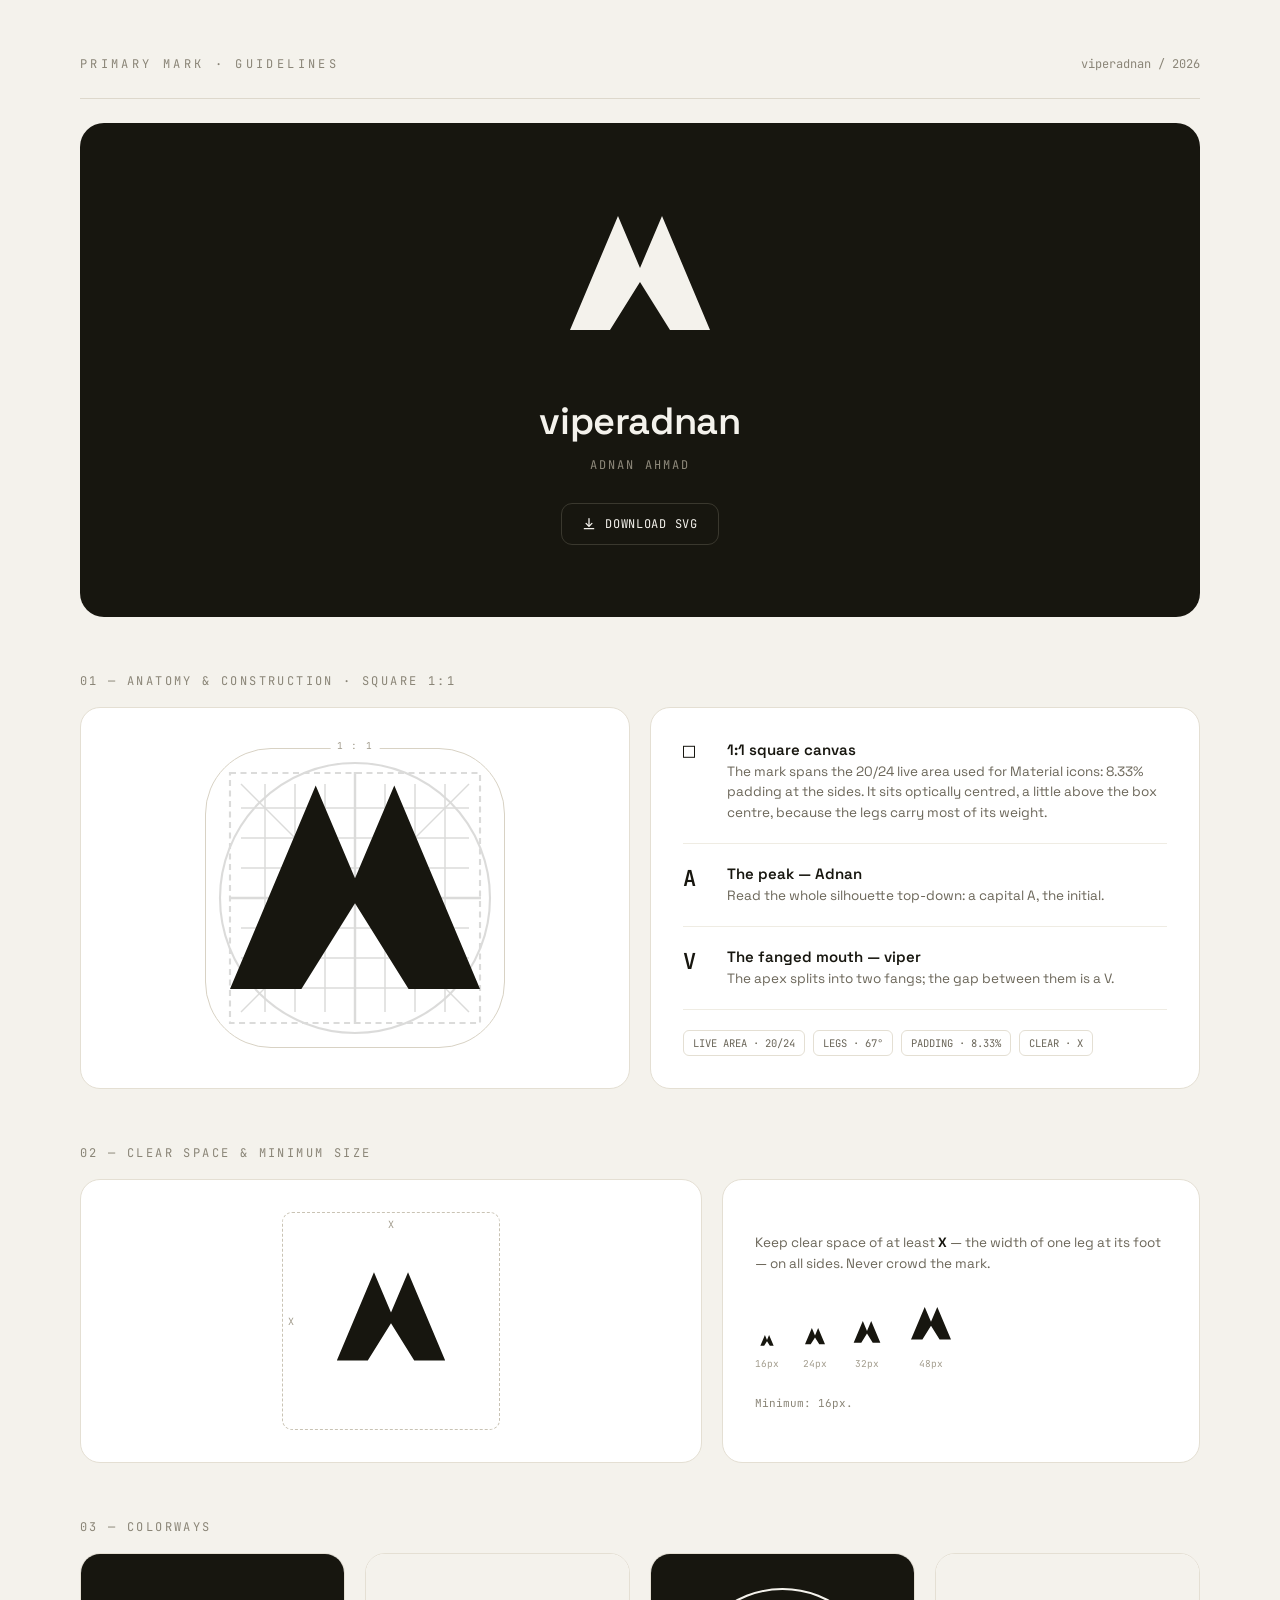
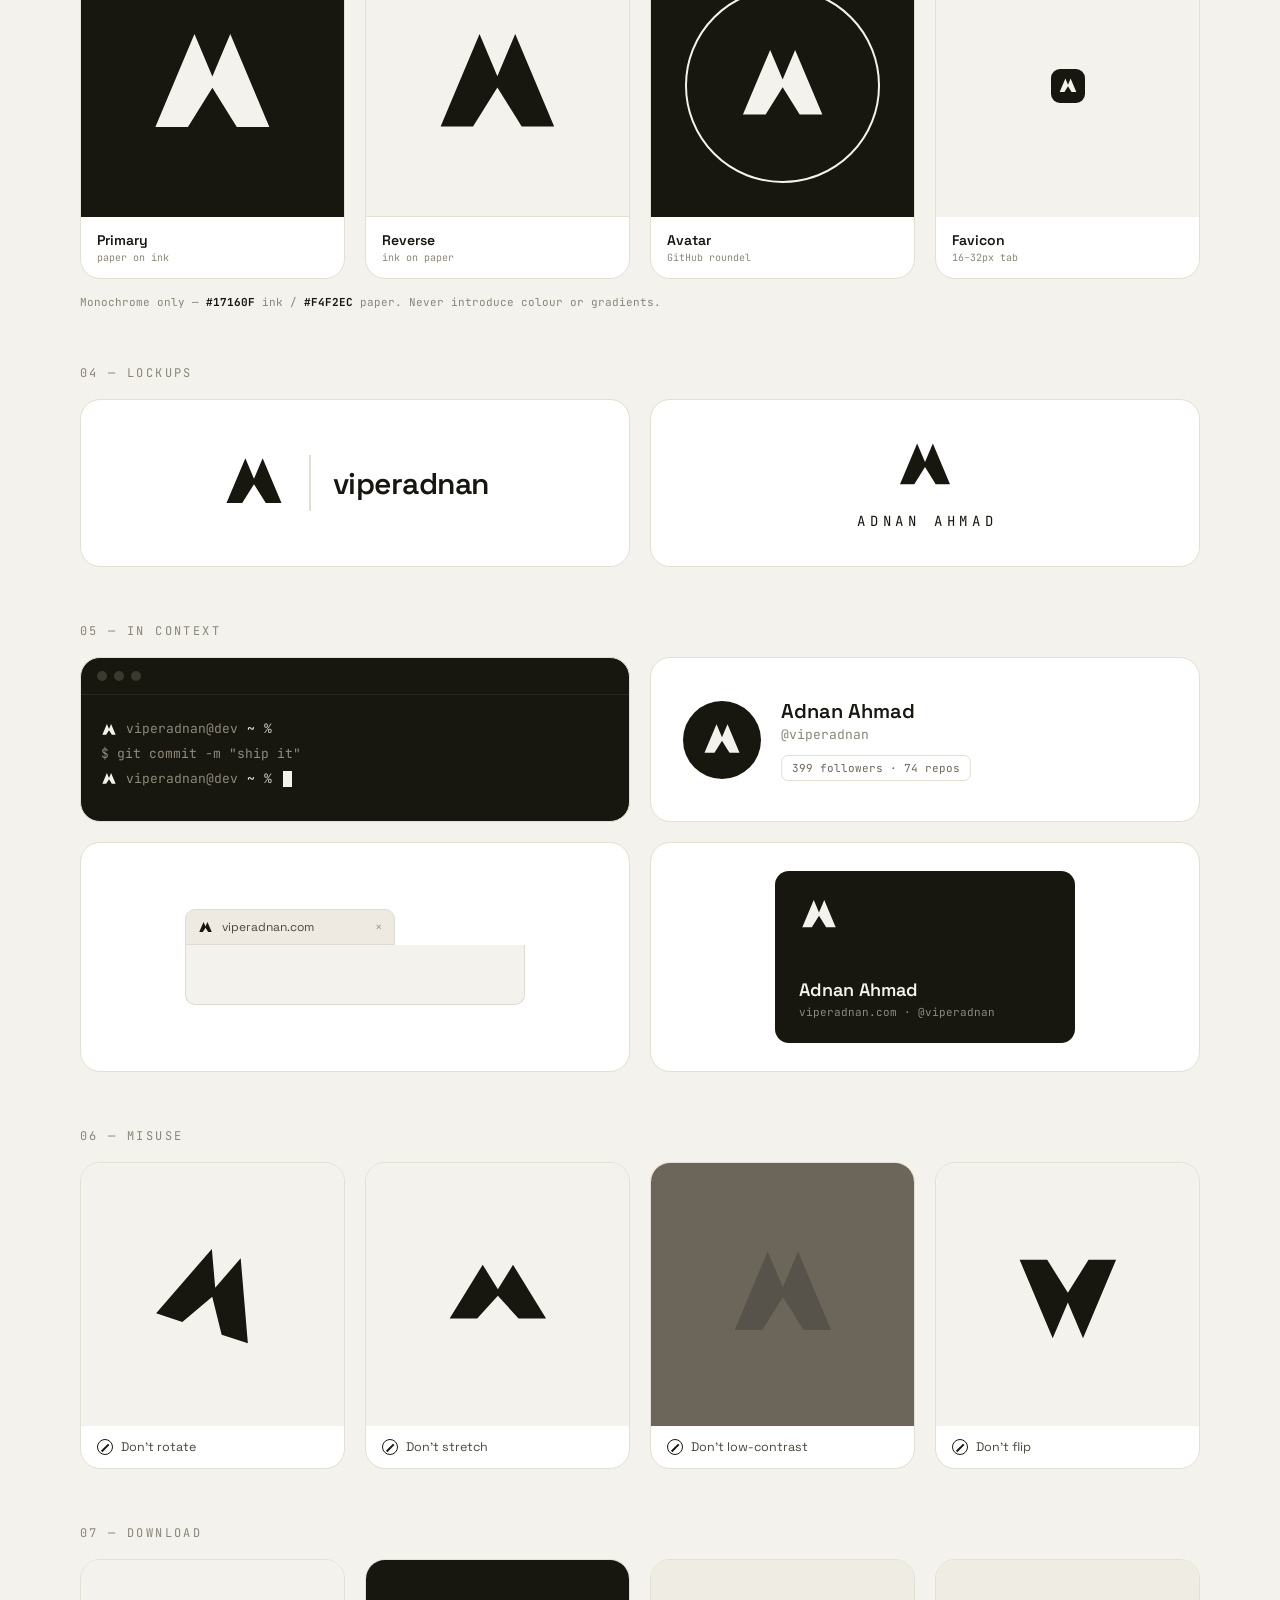
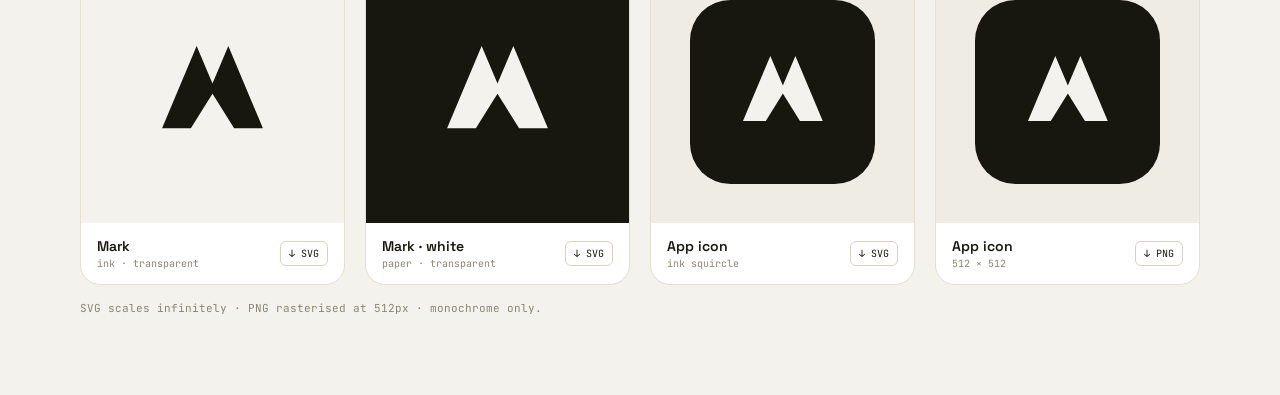
==== commit 51cc7d8c: "feat: legal pages, no-bar brand mark and local preview images" ====
--- a/brand/index.html
+++ b/brand/index.html
@@ -5,11 +5,59 @@
 <meta name="viewport" content="width=device-width, initial-scale=1">
 <title>viperadnan · Primary Mark Guidelines</title>
 <meta name="description" content="Brand guidelines for the viperadnan primary mark — anatomy, clear space, colorways, lockups, and downloadable assets. Monochrome ink on paper.">
+<meta name="author" content="Adnan Ahmad">
+<meta name="keywords" content="viperadnan, Adnan Ahmad, brand guidelines, logo, primary mark, visual identity, brand assets, logo download">
+<meta name="robots" content="index, follow">
+<meta name="theme-color" content="#17160f">
+<link rel="canonical" href="https://viperadnan.com/pages/brand/">
+<link rel="icon" href="data:image/svg+xml,<svg xmlns='http://www.w3.org/2000/svg' viewBox='8.33 8.17 83.34 83.34'><path d='M36.9 12.5 L50 43.45 L63.1 12.5 L91.67 80.36 L67.86 80.36 L50 51.79 L32.14 80.36 L8.33 80.36 Z' fill='%2317160F'/></svg>">
+
+<!-- Open Graph -->
+<meta property="og:type" content="website">
+<meta property="og:site_name" content="viperadnan">
+<meta property="og:locale" content="en_US">
+<meta property="og:url" content="https://viperadnan.com/pages/brand/">
 <meta property="og:title" content="viperadnan · Primary Mark Guidelines">
 <meta property="og:description" content="Anatomy, clear space, colorways, lockups, and downloadable assets for the viperadnan mark.">
-<meta property="og:type" content="website">
-<meta name="theme-color" content="#17160f">
-<link rel="icon" href="data:image/svg+xml,<svg xmlns='http://www.w3.org/2000/svg' viewBox='0 0 100 100'><path d='M39 14 L50 40 L61 14 L85 71 L65 71 L50 47 L35 71 L15 71 Z' fill='%2317160F'/><rect x='28' y='79' width='44' height='8' rx='4' fill='%2317160F'/></svg>">
+<meta property="og:image" content="https://viperadnan.com/pages/brand/og.png">
+<meta property="og:image:type" content="image/png">
+<meta property="og:image:width" content="1200">
+<meta property="og:image:height" content="630">
+<meta property="og:image:alt" content="The viperadnan primary mark on ink.">
+
+<!-- Twitter -->
+<meta name="twitter:card" content="summary_large_image">
+<meta name="twitter:site" content="@viperadn">
+<meta name="twitter:creator" content="@viperadn">
+<meta name="twitter:title" content="viperadnan · Primary Mark Guidelines">
+<meta name="twitter:description" content="Anatomy, clear space, colorways, lockups, and downloadable assets for the viperadnan mark.">
+<meta name="twitter:image" content="https://viperadnan.com/pages/brand/og.png">
+<meta name="twitter:image:alt" content="The viperadnan primary mark on ink.">
+
+<script type="application/ld+json">
+{
+  "@context": "https://schema.org",
+  "@type": "WebPage",
+  "name": "viperadnan · Primary Mark Guidelines",
+  "description": "Brand guidelines for the viperadnan primary mark — anatomy, clear space, colorways, lockups, and downloadable assets.",
+  "url": "https://viperadnan.com/pages/brand/",
+  "inLanguage": "en",
+  "primaryImageOfPage": "https://viperadnan.com/pages/brand/og.png",
+  "about": {
+    "@type": "Brand",
+    "name": "viperadnan",
+    "logo": "https://viperadnan.com/pages/brand/og.png",
+    "url": "https://viperadnan.com"
+  },
+  "author": {
+    "@type": "Person",
+    "name": "Adnan Ahmad",
+    "alternateName": "viperadnan",
+    "url": "https://viperadnan.com",
+    "sameAs": ["https://github.com/viperadnan-git", "https://x.com/viperadn", "https://instagram.com/viperadnan"]
+  }
+}
+</script>
 <link rel="preconnect" href="https://fonts.googleapis.com">
 <link rel="preconnect" href="https://fonts.gstatic.com" crossorigin>
 <link href="https://fonts.googleapis.com/css2?family=Space+Grotesk:wght@400;500;600;700&family=JetBrains+Mono:wght@400;500;600;700&display=swap" rel="stylesheet">
@@ -50,8 +98,8 @@
 
 <svg width="0" height="0" style="position:absolute" aria-hidden="true">
   <defs>
-    <!-- Primary mark: fanged A/V chevron on a terminal underscore, centred on a 1:1 square -->
-    <symbol id="pm" viewBox="0 0 100 100"><path d="M39 14 L50 40 L61 14 L85 71 L65 71 L50 47 L35 71 L15 71 Z" fill="currentColor"/><rect x="28" y="79" width="44" height="8" rx="4" fill="currentColor"/></symbol>
+    <!-- Primary mark: fanged A/V chevron. 1:1 canvas, Material 20/24 live area (8.33% side padding), optically centred -->
+    <symbol id="pm" viewBox="0 0 100 100"><path d="M36.9 12.5 L50 43.45 L63.1 12.5 L91.67 80.36 L67.86 80.36 L50 51.79 L32.14 80.36 L8.33 80.36 Z" fill="currentColor"/></symbol>
   </defs>
 </svg>
 
@@ -87,16 +135,17 @@
               <line x1="20" y1="12" x2="20" y2="88" stroke="currentColor" stroke-width=".5"/><line x1="30" y1="12" x2="30" y2="88" stroke="currentColor" stroke-width=".5"/><line x1="40" y1="12" x2="40" y2="88" stroke="currentColor" stroke-width=".5"/><line x1="60" y1="12" x2="60" y2="88" stroke="currentColor" stroke-width=".5"/><line x1="70" y1="12" x2="70" y2="88" stroke="currentColor" stroke-width=".5"/><line x1="80" y1="12" x2="80" y2="88" stroke="currentColor" stroke-width=".5"/>
               <line x1="12" y1="20" x2="88" y2="20" stroke="currentColor" stroke-width=".5"/><line x1="12" y1="30" x2="88" y2="30" stroke="currentColor" stroke-width=".5"/><line x1="12" y1="40" x2="88" y2="40" stroke="currentColor" stroke-width=".5"/><line x1="12" y1="60" x2="88" y2="60" stroke="currentColor" stroke-width=".5"/><line x1="12" y1="70" x2="88" y2="70" stroke="currentColor" stroke-width=".5"/><line x1="12" y1="80" x2="88" y2="80" stroke="currentColor" stroke-width=".5"/>
               <circle cx="50" cy="50" r="45" fill="none" stroke="currentColor" stroke-width=".7"/>
+              <rect x="8.33" y="8.33" width="83.34" height="83.34" fill="none" stroke="currentColor" stroke-width=".7" stroke-dasharray="2 1.5"/>
               <line x1="50" y1="8" x2="50" y2="92" stroke="currentColor" stroke-width=".8"/><line x1="8" y1="50" x2="92" y2="50" stroke="currentColor" stroke-width=".8"/>
               <line x1="12" y1="12" x2="88" y2="88" stroke="currentColor" stroke-width=".5"/><line x1="88" y1="12" x2="12" y2="88" stroke="currentColor" stroke-width=".5"/>
             </svg>
-            <svg viewBox="0 0 100 100" style="position:absolute; inset:0; color:#17160f; z-index:1;" aria-hidden="true"><g transform="translate(50 50) scale(1.2) translate(-50 -50)"><use href="#pm"/></g></svg>
+            <svg viewBox="0 0 100 100" style="position:absolute; inset:0; color:#17160f; z-index:1;" aria-hidden="true"><use href="#pm"/></svg>
           </div>
         </div>
         <div style="border:1px solid #e4dfd3; border-radius:20px; background:#fff; padding:32px; display:flex; flex-direction:column; justify-content:center; gap:20px;">
           <div style="display:flex; gap:16px; align-items:flex-start;">
             <div style="font-family:'JetBrains Mono',monospace; font-size:20px; font-weight:600; width:28px; flex-shrink:0; line-height:1.2;">□</div>
-            <div><div style="font-size:15px; font-weight:600;">1:1 square canvas</div><div style="font-size:13.5px; color:#6b6659; line-height:1.5; margin-top:3px;">Every vertex snaps to a 10-unit grid; the mark centres in any square.</div></div>
+            <div><div style="font-size:15px; font-weight:600;">1:1 square canvas</div><div style="font-size:13.5px; color:#6b6659; line-height:1.5; margin-top:3px;">The mark spans the 20/24 live area used for Material icons: 8.33% padding at the sides. It sits optically centred, a little above the box centre, because the legs carry most of its weight.</div></div>
           </div>
           <div style="height:1px; background:#efece3;"></div>
           <div style="display:flex; gap:16px; align-items:flex-start;">
@@ -109,16 +158,11 @@
             <div><div style="font-size:15px; font-weight:600;">The fanged mouth — viper</div><div style="font-size:13.5px; color:#6b6659; line-height:1.5; margin-top:3px;">The apex splits into two fangs; the gap between them is a V.</div></div>
           </div>
           <div style="height:1px; background:#efece3;"></div>
-          <div style="display:flex; gap:16px; align-items:flex-start;">
-            <div style="font-family:'JetBrains Mono',monospace; font-size:22px; font-weight:600; width:28px; flex-shrink:0;">_</div>
-            <div><div style="font-size:15px; font-weight:600;">The underscore — the craft</div><div style="font-size:13.5px; color:#6b6659; line-height:1.5; margin-top:3px;">A terminal cursor grounds the mark and marks the engineer.</div></div>
-          </div>
-          <div style="height:1px; background:#efece3;"></div>
           <div style="display:flex; flex-wrap:wrap; gap:8px;">
-            <span style="font-family:'JetBrains Mono',monospace; font-size:10.5px; color:#6b6659; border:1px solid #e4dfd3; border-radius:6px; padding:5px 9px;">GRID · 10u</span>
-            <span style="font-family:'JetBrains Mono',monospace; font-size:10.5px; color:#6b6659; border:1px solid #e4dfd3; border-radius:6px; padding:5px 9px;">CHEVRON · 66°</span>
-            <span style="font-family:'JetBrains Mono',monospace; font-size:10.5px; color:#6b6659; border:1px solid #e4dfd3; border-radius:6px; padding:5px 9px;">UNDERSCORE · 6×1u</span>
-            <span style="font-family:'JetBrains Mono',monospace; font-size:10.5px; color:#6b6659; border:1px solid #e4dfd3; border-radius:6px; padding:5px 9px;">CLEAR · 1u</span>
+            <span style="font-family:'JetBrains Mono',monospace; font-size:10.5px; color:#6b6659; border:1px solid #e4dfd3; border-radius:6px; padding:5px 9px;">LIVE AREA · 20/24</span>
+            <span style="font-family:'JetBrains Mono',monospace; font-size:10.5px; color:#6b6659; border:1px solid #e4dfd3; border-radius:6px; padding:5px 9px;">LEGS · 67°</span>
+            <span style="font-family:'JetBrains Mono',monospace; font-size:10.5px; color:#6b6659; border:1px solid #e4dfd3; border-radius:6px; padding:5px 9px;">PADDING · 8.33%</span>
+            <span style="font-family:'JetBrains Mono',monospace; font-size:10.5px; color:#6b6659; border:1px solid #e4dfd3; border-radius:6px; padding:5px 9px;">CLEAR · X</span>
           </div>
         </div>
       </div>
@@ -137,14 +181,14 @@
           </div>
         </div>
         <div style="border:1px solid #e4dfd3; border-radius:20px; background:#fff; padding:32px; display:flex; flex-direction:column; justify-content:center; gap:26px;">
-          <div style="font-size:13.5px; color:#6b6659; line-height:1.55;">Keep clear space of at least <b style="color:#17160f;">X</b> — the underscore height — on all sides. Never crowd the mark.</div>
+          <div style="font-size:13.5px; color:#6b6659; line-height:1.55;">Keep clear space of at least <b style="color:#17160f;">X</b> — the width of one leg at its foot — on all sides. Never crowd the mark.</div>
           <div style="display:flex; align-items:flex-end; gap:24px; flex-wrap:wrap;">
             <div style="text-align:center;"><div style="width:16px; height:16px; color:#17160f; margin:0 auto;"><svg viewBox="0 0 100 100" width="16" height="16" aria-hidden="true"><use href="#pm"/></svg></div><div style="font-family:'JetBrains Mono',monospace; font-size:9.5px; color:#a39d8e; margin-top:8px;">16px</div></div>
             <div style="text-align:center;"><div style="width:24px; height:24px; color:#17160f; margin:0 auto;"><svg viewBox="0 0 100 100" width="24" height="24" aria-hidden="true"><use href="#pm"/></svg></div><div style="font-family:'JetBrains Mono',monospace; font-size:9.5px; color:#a39d8e; margin-top:8px;">24px</div></div>
             <div style="text-align:center;"><div style="width:32px; height:32px; color:#17160f; margin:0 auto;"><svg viewBox="0 0 100 100" width="32" height="32" aria-hidden="true"><use href="#pm"/></svg></div><div style="font-family:'JetBrains Mono',monospace; font-size:9.5px; color:#a39d8e; margin-top:8px;">32px</div></div>
             <div style="text-align:center;"><div style="width:48px; height:48px; color:#17160f; margin:0 auto;"><svg viewBox="0 0 100 100" width="48" height="48" aria-hidden="true"><use href="#pm"/></svg></div><div style="font-family:'JetBrains Mono',monospace; font-size:9.5px; color:#a39d8e; margin-top:8px;">48px</div></div>
           </div>
-          <div style="font-family:'JetBrains Mono',monospace; font-size:11px; color:#8a8577;">Minimum: 16px. Below that, drop the underscore.</div>
+          <div style="font-family:'JetBrains Mono',monospace; font-size:11px; color:#8a8577;">Minimum: 16px.</div>
         </div>
       </div>
     </div>
@@ -309,8 +353,8 @@
 
 <script>
   const INK = '#17160F', PAPER = '#F4F2EC';
-  const markSvg = (c) => `<svg xmlns="http://www.w3.org/2000/svg" viewBox="0 0 100 100" width="512" height="512"><path d="M39 14 L50 40 L61 14 L85 71 L65 71 L50 47 L35 71 L15 71 Z" fill="${c}"/><rect x="28" y="79" width="44" height="8" rx="4" fill="${c}"/></svg>`;
-  const iconSvg = (bg, fg) => `<svg xmlns="http://www.w3.org/2000/svg" viewBox="0 0 100 100" width="512" height="512"><rect width="100" height="100" rx="22" fill="${bg}"/><g transform="translate(50 50) scale(0.72) translate(-50 -50)"><path d="M39 14 L50 40 L61 14 L85 71 L65 71 L50 47 L35 71 L15 71 Z" fill="${fg}"/><rect x="28" y="79" width="44" height="8" rx="4" fill="${fg}"/></g></svg>`;
+  const markSvg = (c) => `<svg xmlns="http://www.w3.org/2000/svg" viewBox="0 0 100 100" width="512" height="512"><path d="M36.9 12.5 L50 43.45 L63.1 12.5 L91.67 80.36 L67.86 80.36 L50 51.79 L32.14 80.36 L8.33 80.36 Z" fill="${c}"/></svg>`;
+  const iconSvg = (bg, fg) => `<svg xmlns="http://www.w3.org/2000/svg" viewBox="0 0 100 100" width="512" height="512"><rect width="100" height="100" rx="22" fill="${bg}"/><g transform="translate(50 50) scale(0.62) translate(-50 -50)"><path d="M36.9 12.5 L50 43.45 L63.1 12.5 L91.67 80.36 L67.86 80.36 L50 51.79 L32.14 80.36 L8.33 80.36 Z" fill="${fg}"/></g></svg>`;
 
   function save(blob, name) {
     const url = URL.createObjectURL(blob);
